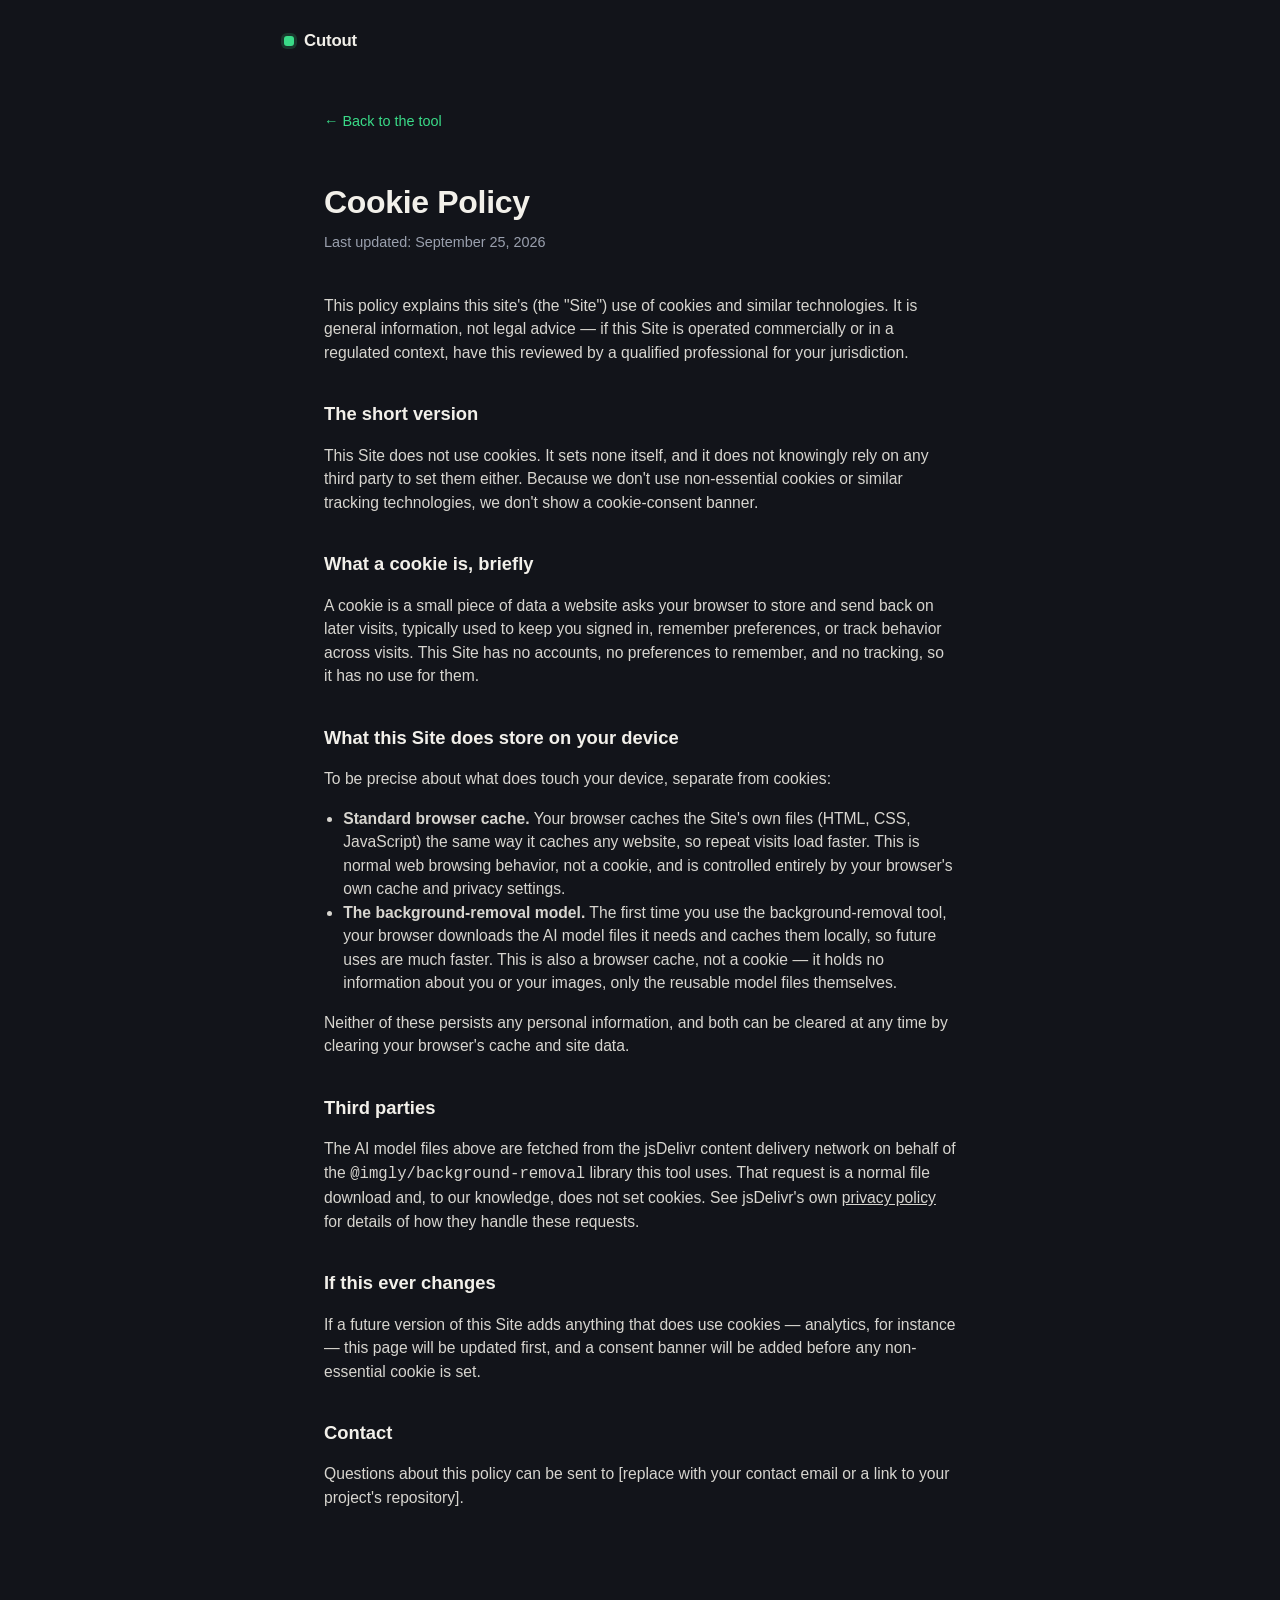
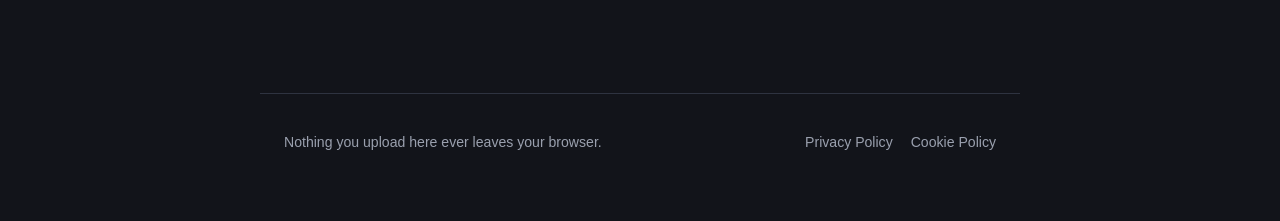
==== cookies.html @ 9029adc8 "V1" ====
<!doctype html>
<html lang="en">
<head>
  <meta charset="UTF-8">
  <meta name="viewport" content="width=device-width, initial-scale=1">
  <title>Cookie Policy — Cutout</title>
  <meta name="description" content="This site does not use cookies. Here's exactly what it does store, and why.">
  <link rel="stylesheet" href="style.css">
</head>
<body>

  <header class="site-header">
    <a class="wordmark" href="index.html">
      <span class="wordmark-mark" aria-hidden="true"></span>
      Cutout
    </a>
  </header>

  <main class="legal">
    <a class="back" href="index.html">← Back to the tool</a>

    <h1>Cookie Policy</h1>
    <p class="updated">Last updated: September 25, 2026</p>

    <p>
      This policy explains this site's (the "Site") use of cookies and
      similar technologies. It is general information, not legal advice —
      if this Site is operated commercially or in a regulated context, have
      this reviewed by a qualified professional for your jurisdiction.
    </p>

    <h2>The short version</h2>
    <p>
      This Site does not use cookies. It sets none itself, and it does not
      knowingly rely on any third party to set them either. Because we
      don't use non-essential cookies or similar tracking technologies, we
      don't show a cookie-consent banner.
    </p>

    <h2>What a cookie is, briefly</h2>
    <p>
      A cookie is a small piece of data a website asks your browser to
      store and send back on later visits, typically used to keep you
      signed in, remember preferences, or track behavior across visits.
      This Site has no accounts, no preferences to remember, and no
      tracking, so it has no use for them.
    </p>

    <h2>What this Site does store on your device</h2>
    <p>
      To be precise about what does touch your device, separate from
      cookies:
    </p>
    <ul>
      <li>
        <strong>Standard browser cache.</strong> Your browser caches the
        Site's own files (HTML, CSS, JavaScript) the same way it caches any
        website, so repeat visits load faster. This is normal web browsing
        behavior, not a cookie, and is controlled entirely by your
        browser's own cache and privacy settings.
      </li>
      <li>
        <strong>The background-removal model.</strong> The first time you
        use the background-removal tool, your browser downloads the AI
        model files it needs and caches them locally, so future uses are
        much faster. This is also a browser cache, not a cookie — it holds
        no information about you or your images, only the reusable model
        files themselves.
      </li>
    </ul>
    <p>
      Neither of these persists any personal information, and both can be
      cleared at any time by clearing your browser's cache and site data.
    </p>

    <h2>Third parties</h2>
    <p>
      The AI model files above are fetched from the jsDelivr content
      delivery network on behalf of the
      <code>@imgly/background-removal</code> library this tool uses. That
      request is a normal file download and, to our knowledge, does not set
      cookies. See jsDelivr's own
      <a href="https://www.jsdelivr.com/network/privacy-policy" target="_blank" rel="noopener">privacy policy</a>
      for details of how they handle these requests.
    </p>

    <h2>If this ever changes</h2>
    <p>
      If a future version of this Site adds anything that does use cookies
      — analytics, for instance — this page will be updated first, and a
      consent banner will be added before any non-essential cookie is set.
    </p>

    <h2>Contact</h2>
    <p>
      Questions about this policy can be sent to
      [replace with your contact email or a link to your project's repository].
    </p>
  </main>

  <footer class="site-footer">
    <p>Nothing you upload here ever leaves your browser.</p>
    <nav class="footer-nav">
      <a href="privacy.html">Privacy Policy</a>
      <a href="cookies.html">Cookie Policy</a>
    </nav>
  </footer>
</body>
</html>
---- style.css ----
:root {
  --bg: #12141a;
  --surface: #1b1e27;
  --surface-2: #232734;
  --border: #2e3340;
  --text: #f2f0ea;
  --text-muted: #9aa0ae;
  --accent: #3adb88;
  --accent-strong: #22c773;
  --accent-ink: #072a18;
  --danger: #ff8686;
  --radius: 14px;
  --max-w: 760px;
}

* { box-sizing: border-box; }

html { color-scheme: dark; }

body {
  margin: 0;
  background: var(--bg);
  color: var(--text);
  font-family: -apple-system, BlinkMacSystemFont, "Segoe UI", Roboto, "Helvetica Neue", Arial, sans-serif;
  line-height: 1.5;
  -webkit-font-smoothing: antialiased;
}

a { color: inherit; }

img { max-width: 100%; display: block; }

button { font-family: inherit; }

/* ---------- Header ---------- */

.site-header {
  max-width: var(--max-w);
  margin: 0 auto;
  padding: 28px 24px 0;
  display: flex;
  align-items: baseline;
  justify-content: space-between;
  gap: 12px;
  flex-wrap: wrap;
}

.wordmark {
  display: inline-flex;
  align-items: center;
  gap: 10px;
  text-decoration: none;
  font-weight: 700;
  font-size: 1.05rem;
  letter-spacing: -0.01em;
  color: var(--text);
}

.wordmark-mark {
  width: 10px;
  height: 10px;
  border-radius: 3px;
  background: var(--accent);
  box-shadow: 0 0 0 3px rgba(58, 219, 136, 0.18);
}

.header-note {
  margin: 0;
  font-size: 0.85rem;
  color: var(--text-muted);
}

/* ---------- Hero ---------- */

.hero {
  max-width: var(--max-w);
  margin: 0 auto;
  padding: 64px 24px 8px;
  text-align: center;
}

.hero h1 {
  margin: 0 0 16px;
  font-size: clamp(2rem, 5vw, 2.9rem);
  line-height: 1.12;
  letter-spacing: -0.02em;
  font-weight: 700;
}

.lede {
  margin: 0 auto;
  max-width: 46ch;
  color: var(--text-muted);
  font-size: 1.05rem;
}

/* ---------- Tool ---------- */

.tool {
  max-width: var(--max-w);
  margin: 40px auto 0;
  padding: 0 24px;
}

.dropzone {
  position: relative;
  border: 1px solid var(--border);
  border-radius: var(--radius);
  background: var(--surface);
  padding: 64px 24px;
  text-align: center;
  cursor: pointer;
  transition: border-color 120ms ease, background 120ms ease;
}

.dropzone:hover,
.dropzone:focus-visible {
  border-color: var(--accent);
}

.dropzone:focus-visible {
  outline: 2px solid var(--accent);
  outline-offset: 3px;
}

.dropzone.is-dragover {
  background: var(--surface-2);
  border-color: var(--accent);
}

.bracket {
  position: absolute;
  width: 22px;
  height: 22px;
  border: 2px solid var(--border);
  opacity: 0.9;
  transition: border-color 120ms ease;
}

.dropzone:hover .bracket,
.dropzone.is-dragover .bracket {
  border-color: var(--accent);
}

.bracket-tl { top: 14px; left: 14px; border-right: none; border-bottom: none; border-radius: 4px 0 0 0; }
.bracket-tr { top: 14px; right: 14px; border-left: none; border-bottom: none; border-radius: 0 4px 0 0; }
.bracket-bl { bottom: 14px; left: 14px; border-right: none; border-top: none; border-radius: 0 0 0 4px; }
.bracket-br { bottom: 14px; right: 14px; border-left: none; border-top: none; border-radius: 0 0 4px 0; }

.dz-title {
  margin: 0 0 6px;
  font-size: 1.15rem;
  font-weight: 600;
}

.dz-sub {
  margin: 0 0 10px;
  color: var(--text-muted);
}

.link-btn {
  background: none;
  border: none;
  padding: 0;
  color: var(--accent);
  font-weight: 600;
  font-size: inherit;
  text-decoration: underline;
  text-underline-offset: 2px;
  cursor: pointer;
}

.dz-hint {
  margin: 0;
  font-size: 0.85rem;
  color: var(--text-muted);
}

/* ---------- Status ---------- */

.status {
  border: 1px solid var(--border);
  border-radius: var(--radius);
  background: var(--surface);
  padding: 32px 24px;
  text-align: center;
}

.status-bar {
  height: 6px;
  border-radius: 999px;
  background: var(--surface-2);
  overflow: hidden;
  margin: 0 auto 18px;
  max-width: 320px;
}

.status-fill {
  height: 100%;
  width: 4%;
  background: var(--accent);
  border-radius: 999px;
  transition: width 200ms ease;
}

.status-text {
  margin: 0 0 6px;
  font-weight: 600;
}

.status-note {
  margin: 0;
  font-size: 0.85rem;
  color: var(--text-muted);
  max-width: 42ch;
  margin-inline: auto;
}

/* ---------- Result ---------- */

.result-frame {
  border: 1px solid var(--border);
  border-radius: var(--radius);
  overflow: hidden;
  background: var(--surface);
}

.checker {
  --sq: 18px;
  background-image:
    linear-gradient(45deg, #2a2e3a 25%, transparent 25%),
    linear-gradient(-45deg, #2a2e3a 25%, transparent 25%),
    linear-gradient(45deg, transparent 75%, #2a2e3a 75%),
    linear-gradient(-45deg, transparent 75%, #2a2e3a 75%);
  background-size: var(--sq) var(--sq);
  background-position: 0 0, 0 calc(var(--sq) / 2), calc(var(--sq) / 2) calc(var(--sq) / -2), calc(var(--sq) / -2) 0;
  background-color: #1e212b;
  display: flex;
  align-items: center;
  justify-content: center;
  min-height: 240px;
  padding: 20px;
}

.checker img {
  max-height: 60vh;
  border-radius: 6px;
}

.result-actions {
  display: flex;
  gap: 12px;
  justify-content: center;
  margin-top: 20px;
  flex-wrap: wrap;
}

.btn {
  border-radius: 999px;
  padding: 12px 22px;
  font-size: 0.95rem;
  font-weight: 600;
  cursor: pointer;
  border: 1px solid transparent;
}

.btn-primary {
  background: var(--accent);
  color: var(--accent-ink);
}

.btn-primary:hover { background: var(--accent-strong); }

.btn-ghost {
  background: transparent;
  color: var(--text);
  border-color: var(--border);
}

.btn-ghost:hover { border-color: var(--text-muted); }

/* ---------- Error ---------- */

.error {
  border: 1px solid var(--border);
  border-radius: var(--radius);
  background: var(--surface);
  padding: 28px 24px;
  text-align: center;
}

.error-text {
  color: var(--danger);
  margin: 0 0 16px;
}

/* ---------- How it works ---------- */

.how {
  max-width: var(--max-w);
  margin: 88px auto 0;
  padding: 0 24px;
}

.how h2 {
  font-size: 1.4rem;
  margin: 0 0 24px;
  letter-spacing: -0.01em;
}

.how-grid {
  display: grid;
  grid-template-columns: repeat(3, 1fr);
  gap: 20px;
}

.how-item {
  border: 1px solid var(--border);
  border-radius: var(--radius);
  padding: 20px;
  background: var(--surface);
}

.how-num {
  color: var(--accent);
  font-weight: 700;
  font-size: 0.85rem;
}

.how-item h3 {
  margin: 10px 0 8px;
  font-size: 1rem;
}

.how-item p {
  margin: 0;
  color: var(--text-muted);
  font-size: 0.92rem;
}

/* ---------- Footer ---------- */

.site-footer {
  max-width: var(--max-w);
  margin: 88px auto 0;
  padding: 24px 24px 56px;
  display: flex;
  justify-content: space-between;
  align-items: center;
  gap: 12px;
  flex-wrap: wrap;
  color: var(--text-muted);
  font-size: 0.88rem;
  border-top: 1px solid var(--border);
}

.footer-nav {
  display: flex;
  gap: 18px;
}

.footer-nav a {
  color: var(--text-muted);
  text-decoration: none;
}

.footer-nav a:hover { color: var(--text); }

/* ---------- Legal pages ---------- */

.legal {
  max-width: 680px;
  margin: 0 auto;
  padding: 56px 24px 80px;
}

.legal h1 {
  font-size: 2rem;
  letter-spacing: -0.01em;
  margin-bottom: 6px;
}

.legal .updated {
  color: var(--text-muted);
  font-size: 0.9rem;
  margin-top: 0;
  margin-bottom: 40px;
}

.legal h2 {
  font-size: 1.15rem;
  margin-top: 36px;
  margin-bottom: 10px;
}

.legal p, .legal li {
  color: #d7d5cf;
  font-size: 0.98rem;
}

.legal ul { padding-left: 1.2em; }

.legal a.back {
  display: inline-block;
  margin-bottom: 24px;
  color: var(--accent);
  text-decoration: none;
  font-size: 0.9rem;
}

.legal a.back:hover { text-decoration: underline; }

/* ---------- Responsive ---------- */

@media (max-width: 640px) {
  .how-grid { grid-template-columns: 1fr; }
  .dropzone { padding: 44px 16px; }
  .site-footer { flex-direction: column; align-items: flex-start; }
}

/* ---------- Reduced motion ---------- */

@media (prefers-reduced-motion: reduce) {
  .status-fill { transition: none; }
}
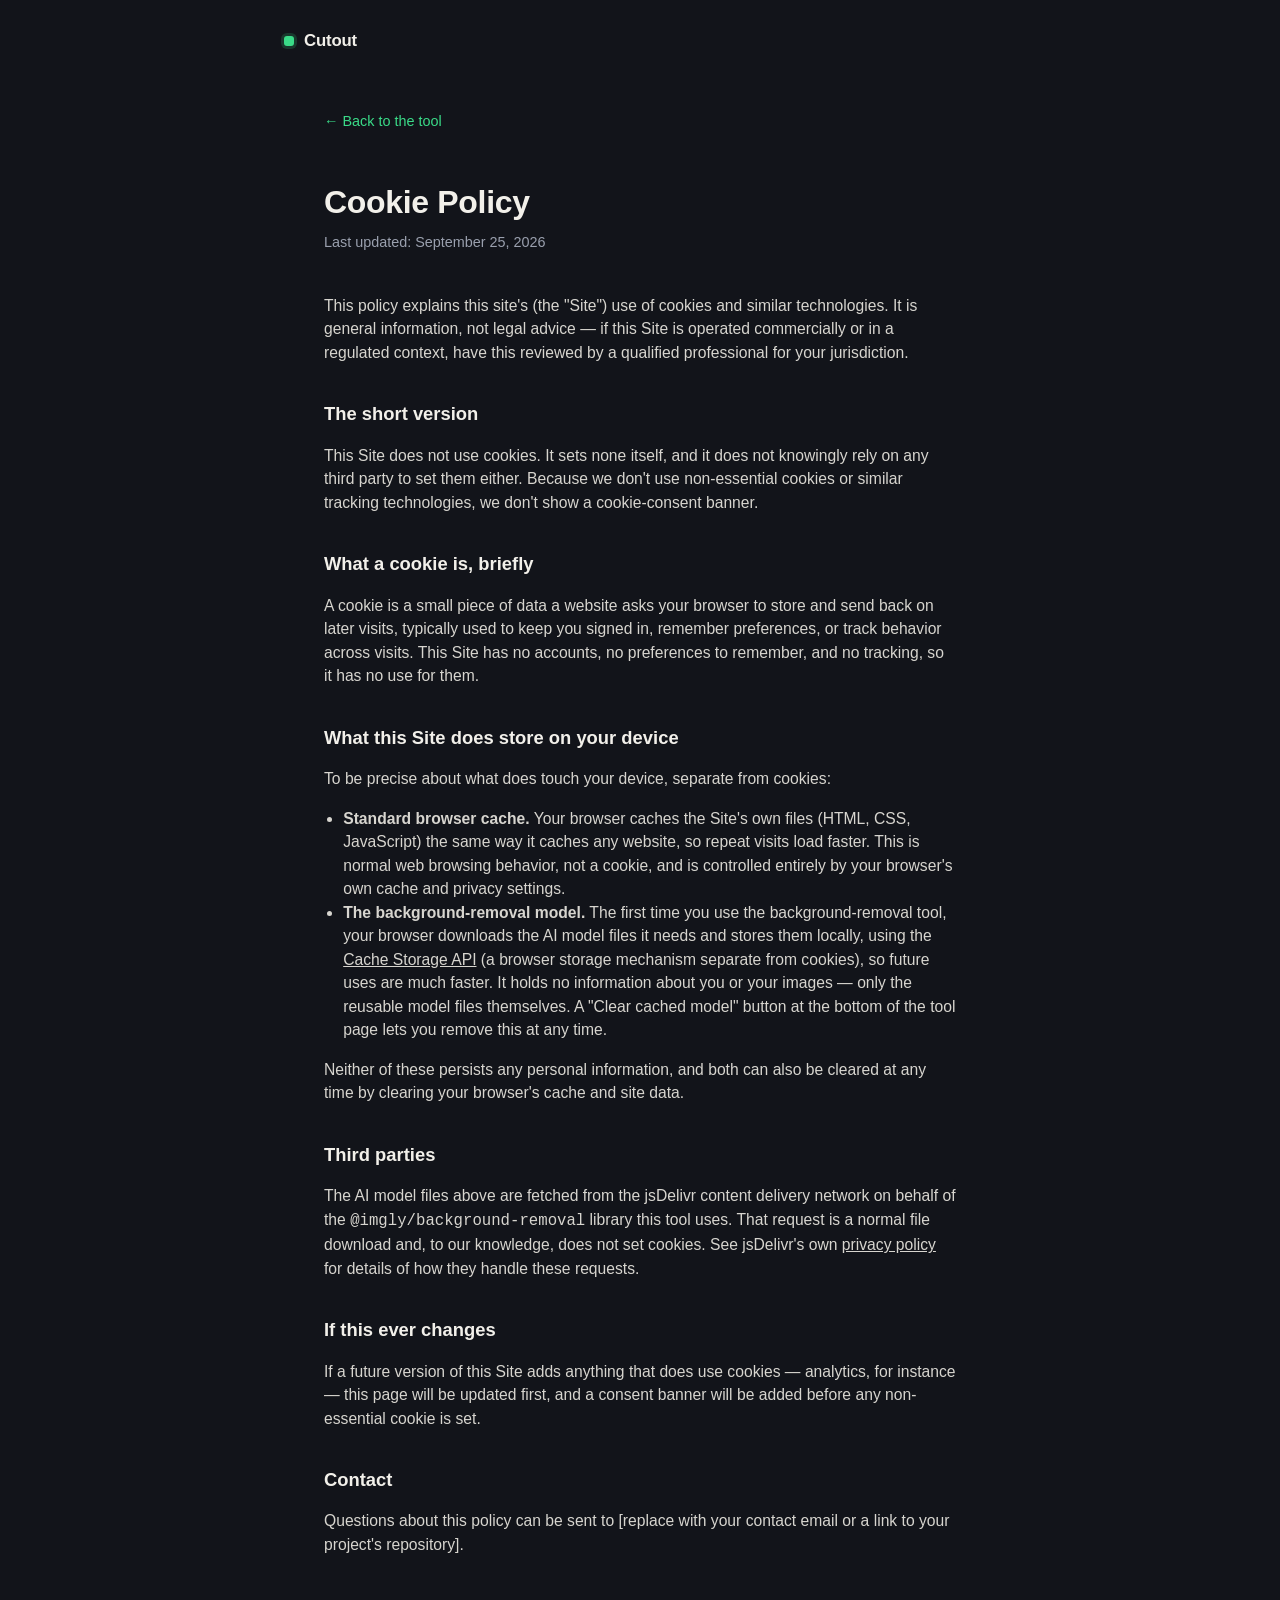
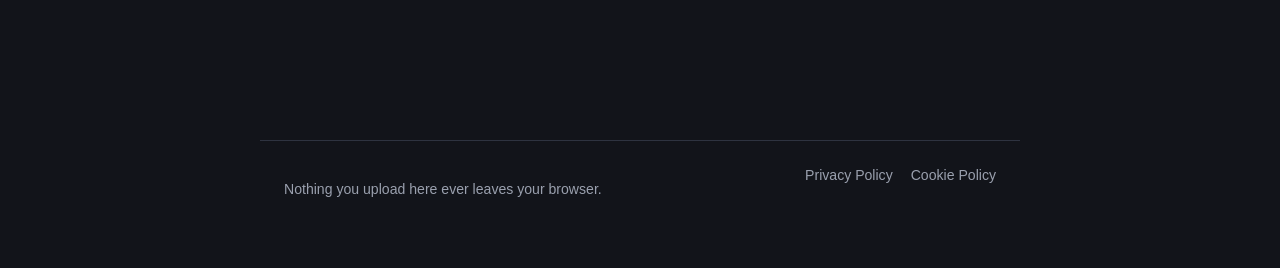
==== commit 69054545: "Fix background removal failing after model download; add cache clearing The onnxruntime-web WASM eng" ====
--- a/cookies.html
+++ b/cookies.html
@@ -62,15 +62,18 @@
       <li>
         <strong>The background-removal model.</strong> The first time you
         use the background-removal tool, your browser downloads the AI
-        model files it needs and caches them locally, so future uses are
-        much faster. This is also a browser cache, not a cookie — it holds
-        no information about you or your images, only the reusable model
-        files themselves.
+        model files it needs and stores them locally, using the
+        <a href="https://developer.mozilla.org/en-US/docs/Web/API/Cache" target="_blank" rel="noopener">Cache Storage API</a>
+        (a browser storage mechanism separate from cookies), so future uses
+        are much faster. It holds no information about you or your images —
+        only the reusable model files themselves. A "Clear cached model"
+        button at the bottom of the tool page lets you remove this at any
+        time.
       </li>
     </ul>
     <p>
-      Neither of these persists any personal information, and both can be
-      cleared at any time by clearing your browser's cache and site data.
+      Neither of these persists any personal information, and both can also
+      be cleared at any time by clearing your browser's cache and site data.
     </p>
 
     <h2>Third parties</h2>
--- a/style.css
+++ b/style.css
@@ -346,12 +346,35 @@
   padding: 24px 24px 56px;
   display: flex;
   justify-content: space-between;
-  align-items: center;
+  align-items: flex-start;
   gap: 12px;
   flex-wrap: wrap;
   color: var(--text-muted);
   font-size: 0.88rem;
   border-top: 1px solid var(--border);
+}
+
+.footer-left p { margin: 0; }
+
+.footer-cache {
+  margin-top: 8px !important;
+  display: flex;
+  align-items: center;
+  gap: 10px;
+  flex-wrap: wrap;
+}
+
+.link-btn-muted {
+  color: var(--text-muted);
+  font-weight: 400;
+  font-size: 0.85rem;
+}
+
+.link-btn-muted:hover { color: var(--text); }
+
+.footer-cache-msg {
+  font-size: 0.85rem;
+  color: var(--accent);
 }
 
 .footer-nav {
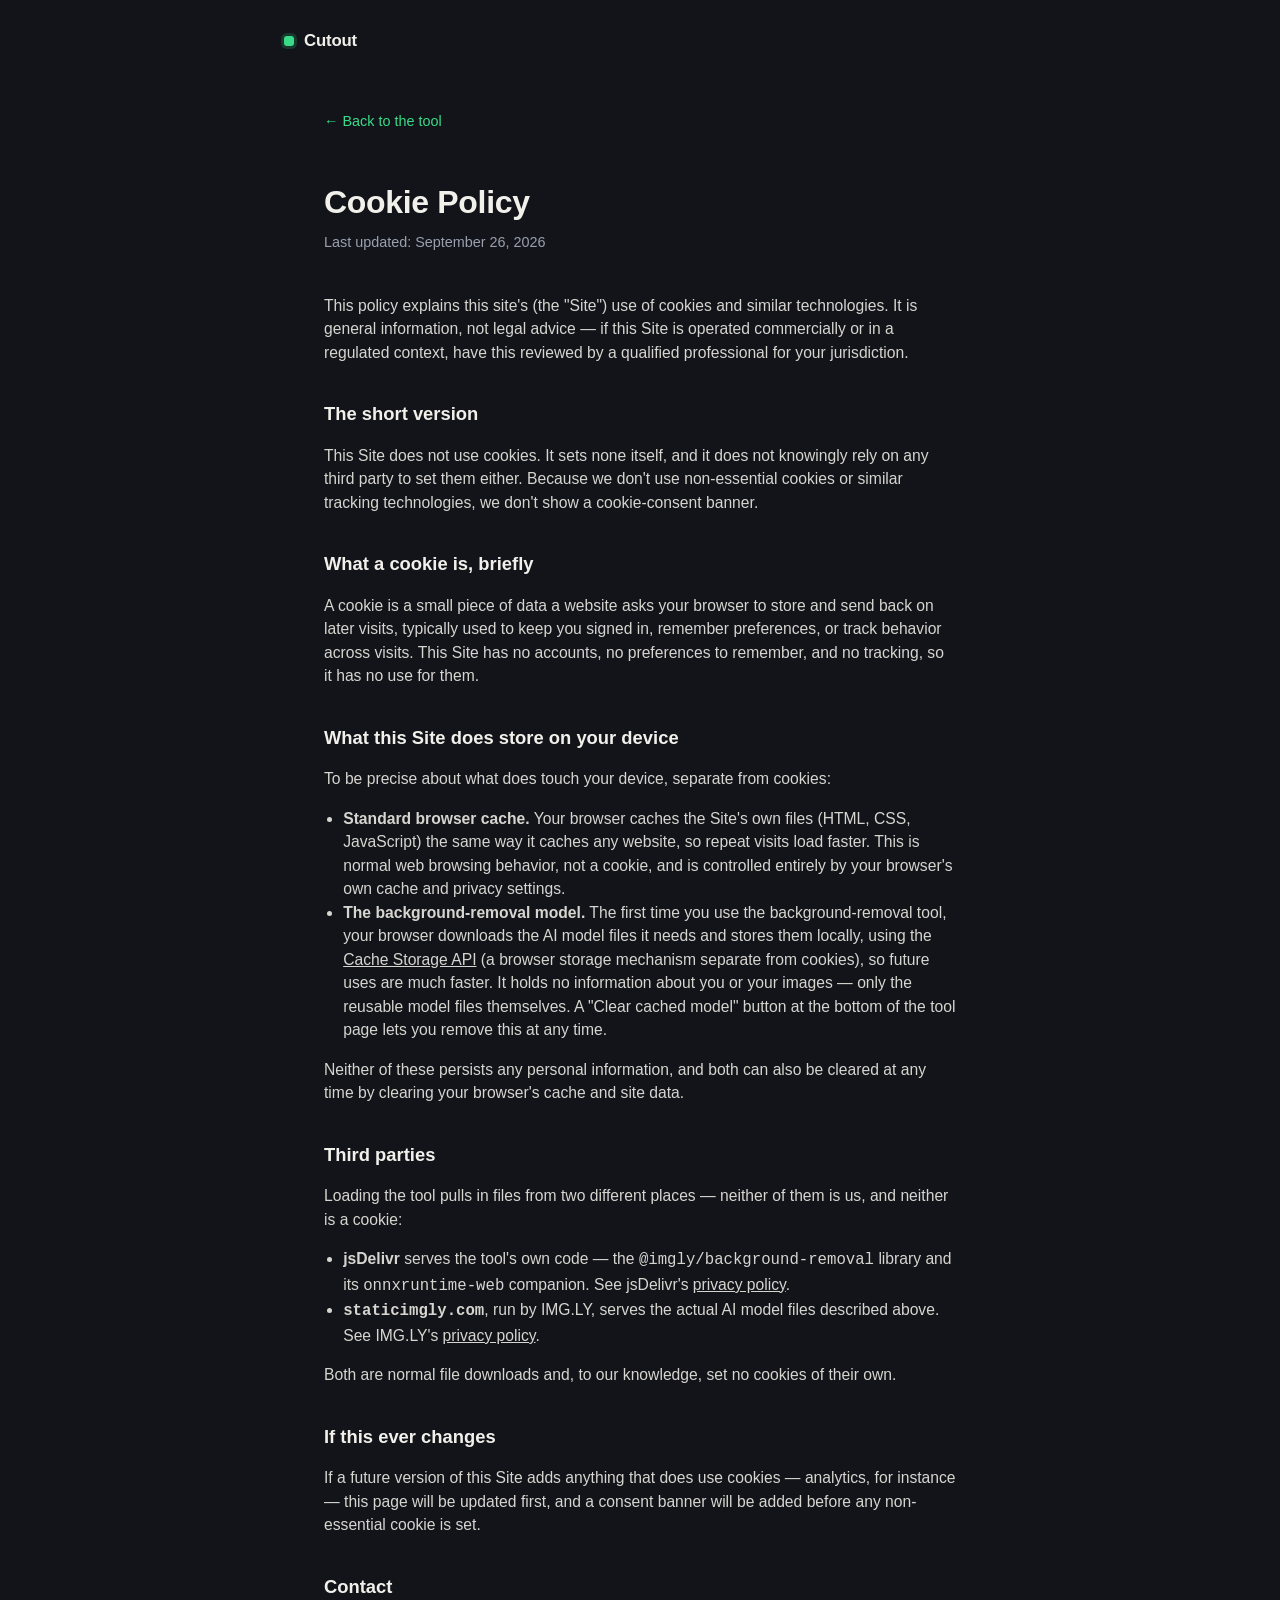
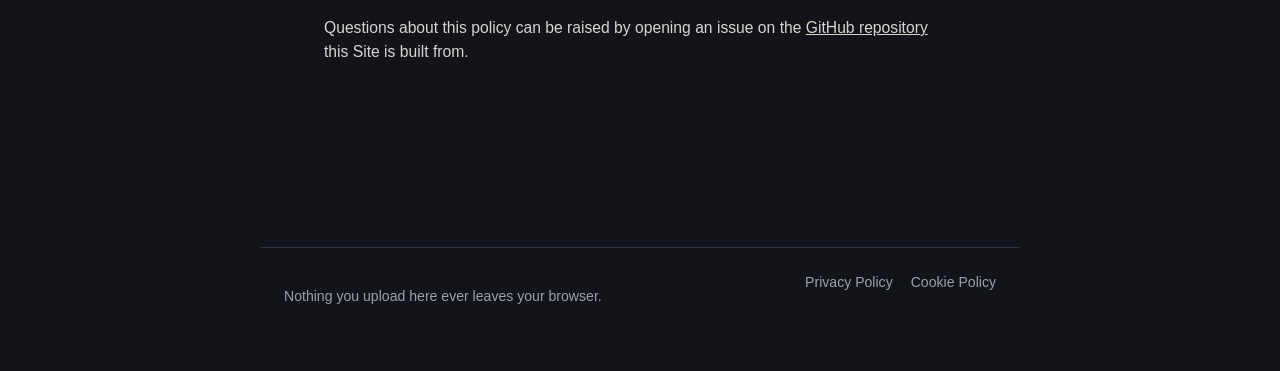
==== commit 23b1f76a: "Refine privacy and cookie policy pages - Correct the source of the AI model files: they come from IM" ====
--- a/cookies.html
+++ b/cookies.html
@@ -20,7 +20,7 @@
     <a class="back" href="index.html">← Back to the tool</a>
 
     <h1>Cookie Policy</h1>
-    <p class="updated">Last updated: September 25, 2026</p>
+    <p class="updated">Last updated: September 26, 2026</p>
 
     <p>
       This policy explains this site's (the "Site") use of cookies and
@@ -78,13 +78,25 @@
 
     <h2>Third parties</h2>
     <p>
-      The AI model files above are fetched from the jsDelivr content
-      delivery network on behalf of the
-      <code>@imgly/background-removal</code> library this tool uses. That
-      request is a normal file download and, to our knowledge, does not set
-      cookies. See jsDelivr's own
-      <a href="https://www.jsdelivr.com/network/privacy-policy" target="_blank" rel="noopener">privacy policy</a>
-      for details of how they handle these requests.
+      Loading the tool pulls in files from two different places — neither
+      of them is us, and neither is a cookie:
+    </p>
+    <ul>
+      <li>
+        <strong>jsDelivr</strong> serves the tool's own code — the
+        <code>@imgly/background-removal</code> library and its
+        <code>onnxruntime-web</code> companion. See jsDelivr's
+        <a href="https://www.jsdelivr.com/network/privacy-policy" target="_blank" rel="noopener">privacy policy</a>.
+      </li>
+      <li>
+        <strong><code>staticimgly.com</code></strong>, run by IMG.LY,
+        serves the actual AI model files described above. See IMG.LY's
+        <a href="https://img.ly/privacy-policy/" target="_blank" rel="noopener">privacy policy</a>.
+      </li>
+    </ul>
+    <p>
+      Both are normal file downloads and, to our knowledge, set no cookies
+      of their own.
     </p>
 
     <h2>If this ever changes</h2>
@@ -96,8 +108,9 @@
 
     <h2>Contact</h2>
     <p>
-      Questions about this policy can be sent to
-      [replace with your contact email or a link to your project's repository].
+      Questions about this policy can be raised by opening an issue on the
+      <a href="https://github.com/ADD3M/bg-remover/issues" target="_blank" rel="noopener">GitHub repository</a>
+      this Site is built from.
     </p>
   </main>
 
